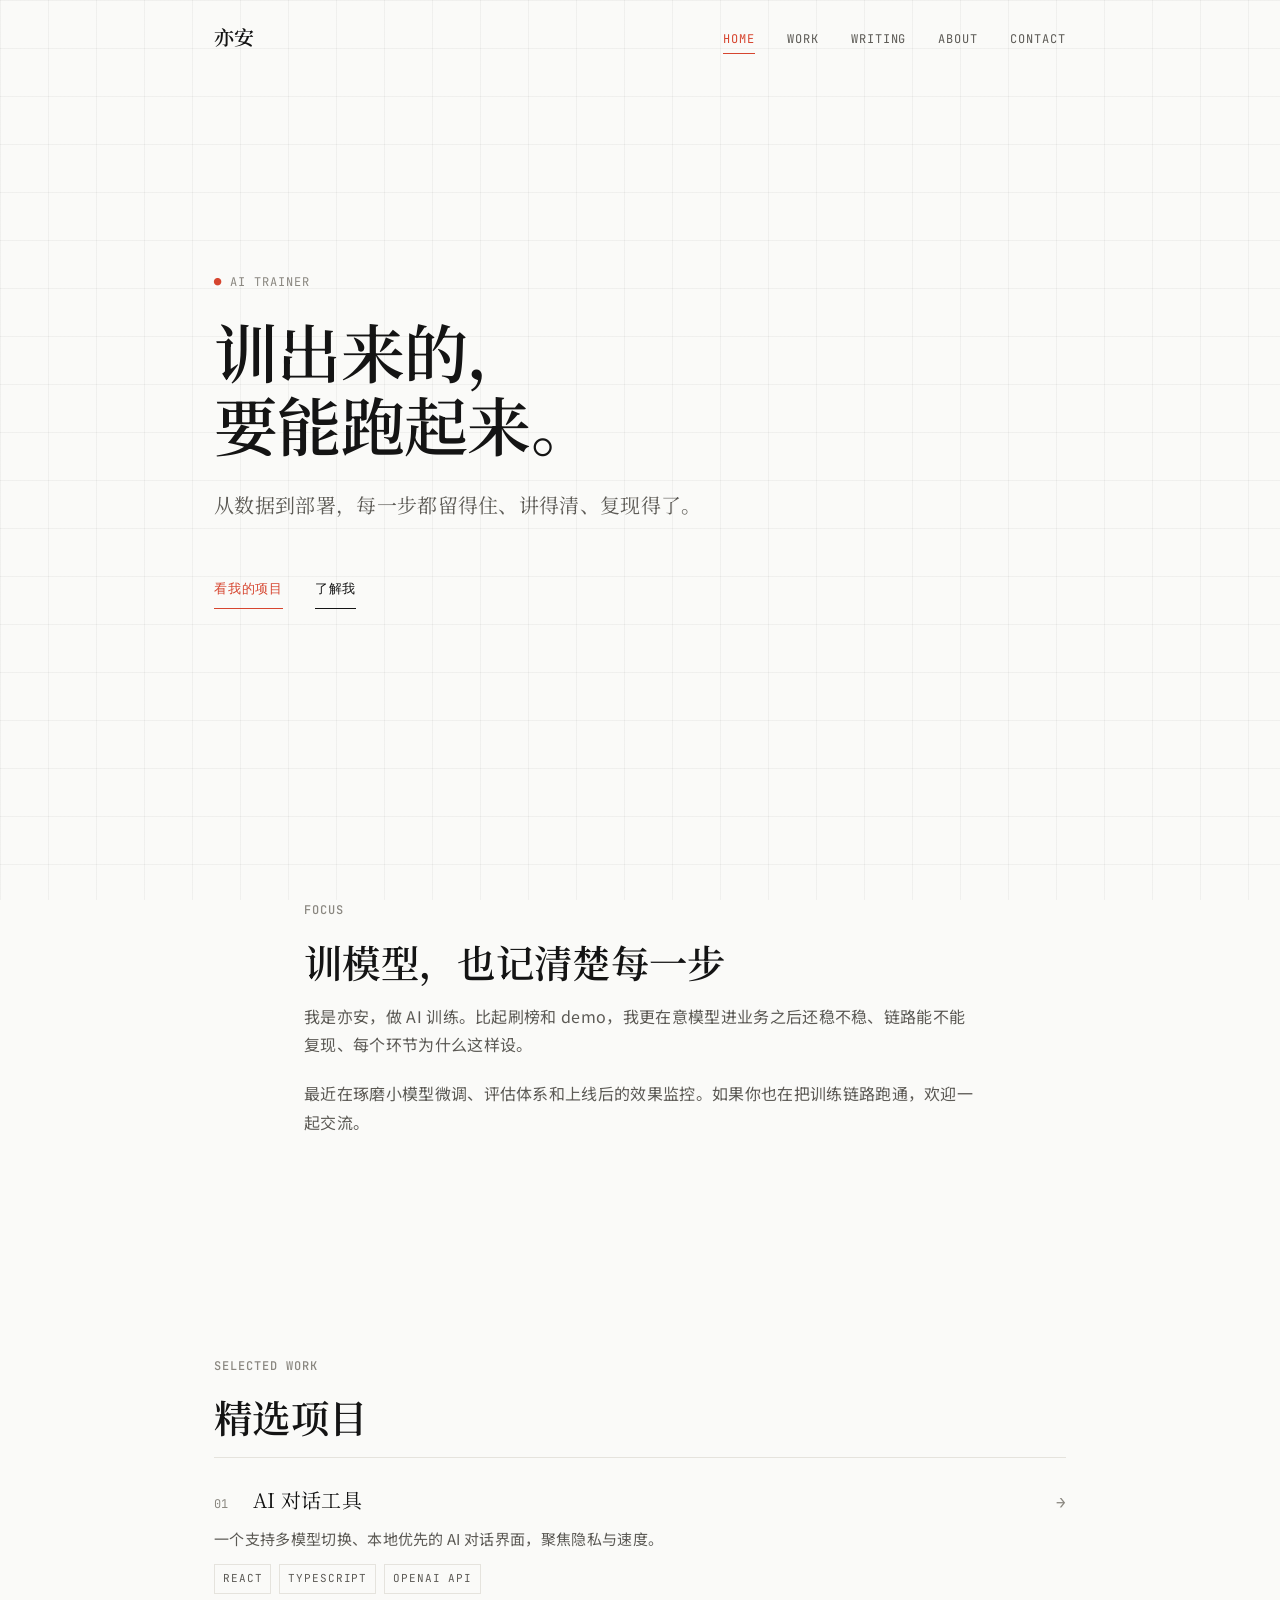
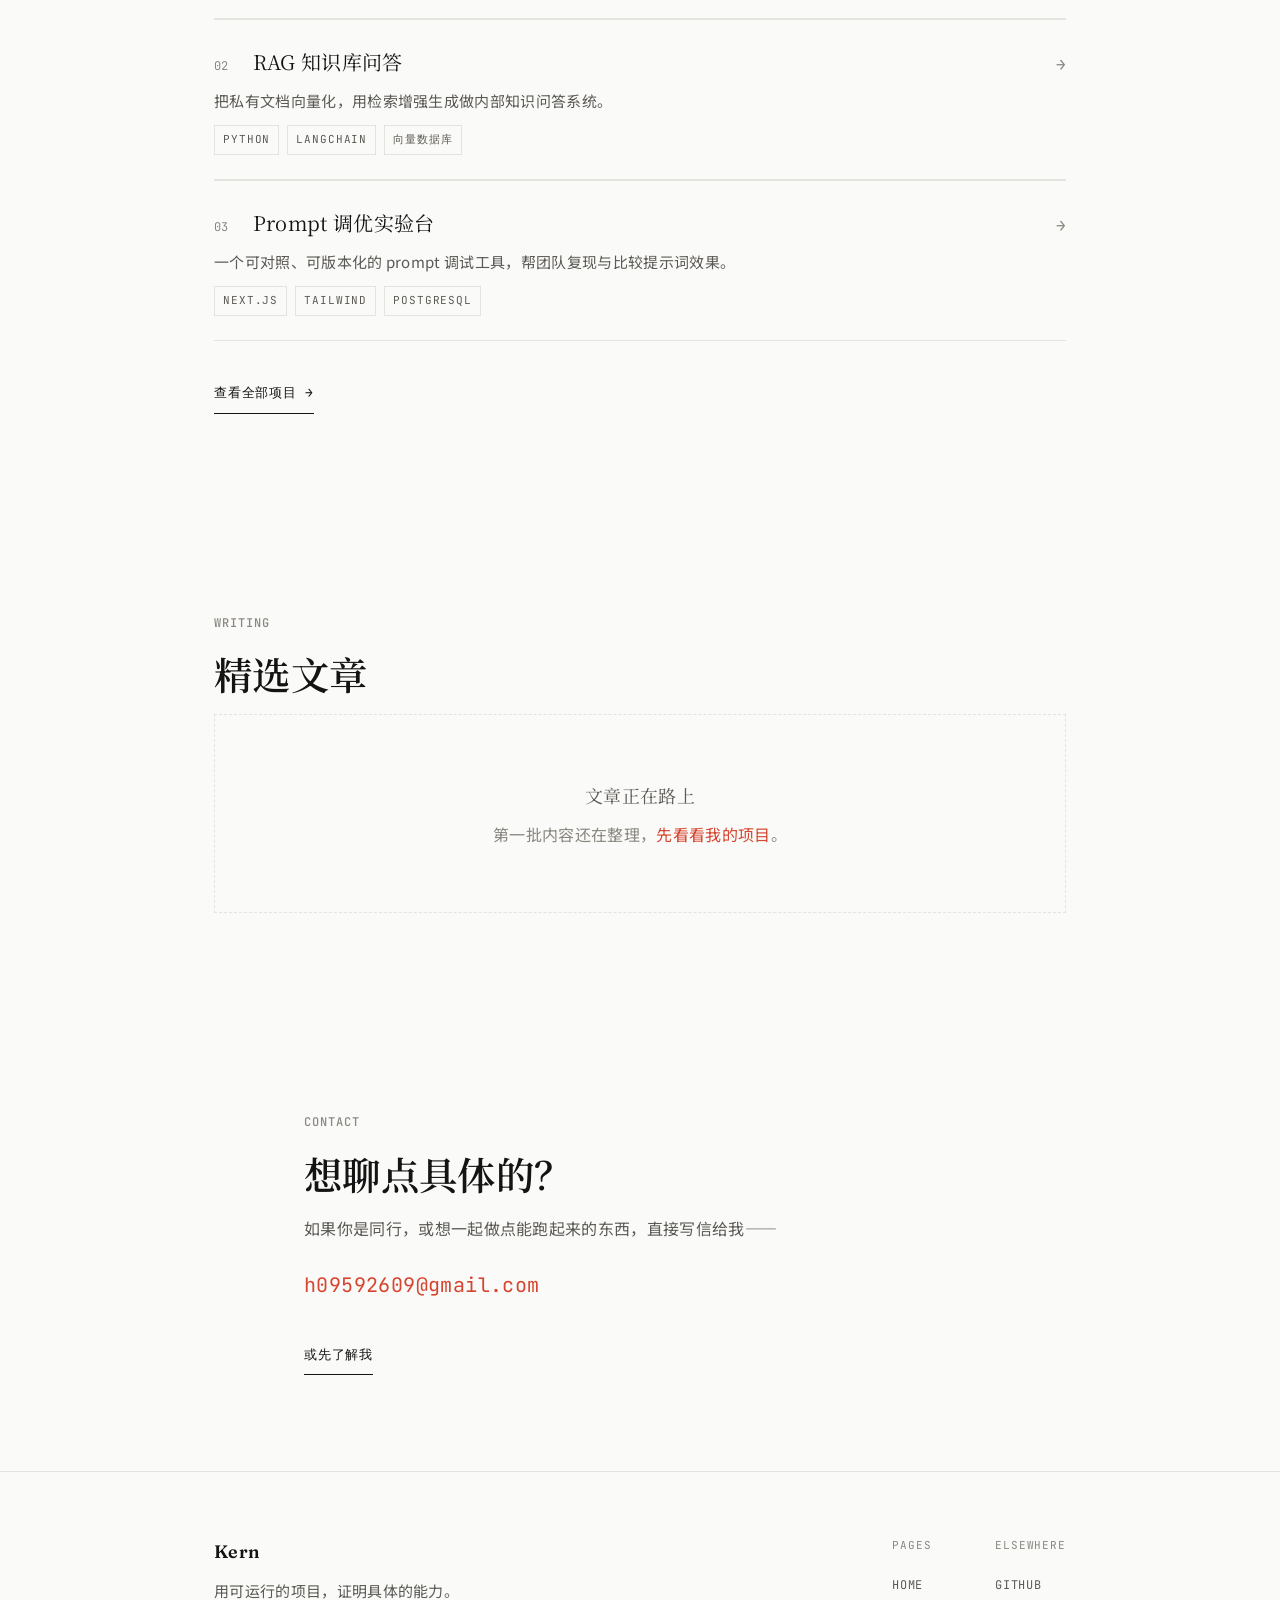
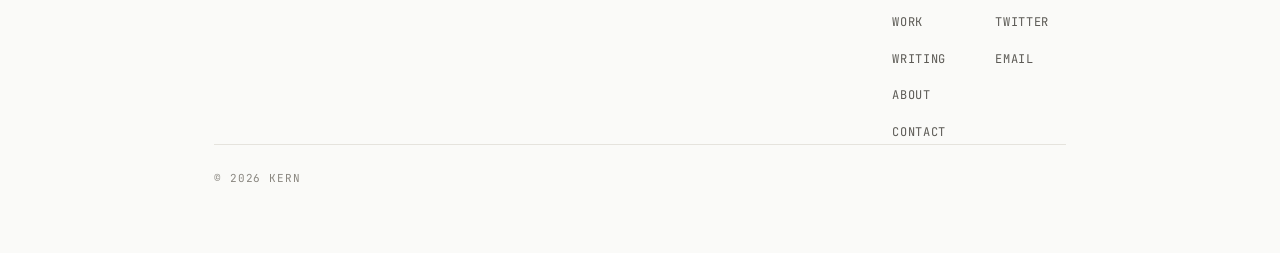
==== index.html @ 3ec89d11 "init: 个人网站首版（编辑部档案风格，纯静态 HTML/CSS/JS）" ====
<!DOCTYPE html>
<html lang="zh-CN">
<head>
  <meta charset="UTF-8">
  <meta name="viewport" content="width=device-width, initial-scale=1.0">
  <title>Kern · AI 应用开发者</title>
  <meta name="description" content="用可运行的项目与有观点的文章，证明具体的能力。">
  <link rel="stylesheet" href="assets/css/styles.css">
</head>
<body>
  <nav class="nav">
    <div class="container nav__inner">
      <a class="nav__logo" href="index.html">亦安</a>
      <button class="nav__toggle" aria-label="菜单" aria-expanded="false">MENU</button>
      <ul class="nav__links">
        <li><a class="nav__link" href="index.html" aria-current="page">Home</a></li>
        <li><a class="nav__link" href="projects.html">Work</a></li>
        <li><a class="nav__link" href="writing.html">Writing</a></li>
        <li><a class="nav__link" href="about.html">About</a></li>
        <li><a class="nav__link" href="contact.html">Contact</a></li>
      </ul>
    </div>
  </nav>

  <header class="hero">
    <div class="container">
      <span class="hero__eyebrow"><span class="dot">●</span> AI Trainer</span>
      <h1 class="hero__title">训出来的，<br>要能跑起来。</h1>
      <!-- TODO(内容): 副标题为占位，待用户提供真实项目与价值主张后替换 -->
      <p class="hero__subtitle">从数据到部署，每一步都留得住、讲得清、复现得了。</p>
      <div class="hero__actions">
        <a class="btn btn-primary" href="projects.html">看我的项目</a>
        <a class="btn btn-secondary" href="about.html">了解我</a>
      </div>
    </div>
  </header>

  <section class="section" id="intro">
    <!-- TODO(内容): 「花名」「关注方向」为占位，待用户提供真实内容后替换 -->
    <div class="container container--narrow">
      <span class="label">Focus</span>
      <h2 class="section-title">训模型，也记清楚每一步</h2>
      <div class="prose">
        <p>我是亦安，做 AI 训练。比起刷榜和 demo，我更在意模型进业务之后还稳不稳、链路能不能复现、每个环节为什么这样设。</p>
        <p>最近在琢磨小模型微调、评估体系和上线后的效果监控。如果你也在把训练链路跑通，欢迎一起交流。</p>
      </div>
    </div>
  </section>

  <section class="section" id="work">
    <div class="container">
      <span class="label">Selected Work</span>
      <h2 class="section-title">精选项目</h2>
      <ul class="entry-list" data-projects></ul>
      <div style="margin-top:var(--space-6);">
        <a class="btn btn-secondary" href="projects.html">查看全部项目 →</a>
      </div>
    </div>
  </section>

  <section class="section" id="writing">
    <div class="container">
      <span class="label">Writing</span>
      <h2 class="section-title">精选文章</h2>
      <div class="empty-state">
        <div class="empty-state__title">文章正在路上</div>
        <p>第一批内容还在整理，<a class="text-link" href="projects.html">先看看我的项目</a>。</p>
      </div>
    </div>
  </section>

  <section class="section" id="contact">
    <div class="container container--narrow">
      <span class="label">Contact</span>
      <h2 class="section-title">想聊点具体的？</h2>
      <p class="section__desc">如果你是同行，或想一起做点能跑起来的东西，直接写信给我——</p>
      <p style="margin-top:var(--space-5);">
        <a class="text-link" href="mailto:h09592609@gmail.com" style="font-family:var(--font-mono); font-size:1.25rem; letter-spacing:.02em;">h09592609@gmail.com</a>
      </p>
      <div style="margin-top:var(--space-6);">
        <a class="btn btn-secondary" href="about.html">或先了解我</a>
      </div>
    </div>
  </section>

  <footer class="footer">
    <div class="container footer__inner">
      <div class="footer__brand">
        <span class="footer__name">Kern</span>
        <p class="footer__tagline">用可运行的项目，证明具体的能力。</p>
      </div>
      <div class="footer__cols">
        <div>
          <div class="footer__col-title">Pages</div>
          <ul class="footer__links">
            <li><a href="index.html">Home</a></li>
            <li><a href="projects.html">Work</a></li>
            <li><a href="writing.html">Writing</a></li>
            <li><a href="about.html">About</a></li>
            <li><a href="contact.html">Contact</a></li>
          </ul>
        </div>
        <div>
          <div class="footer__col-title">Elsewhere</div>
          <ul class="footer__links">
            <li><a href="https://github.com/" target="_blank" rel="noopener">GitHub</a></li>
            <li><a href="https://twitter.com/" target="_blank" rel="noopener">Twitter</a></li>
            <li><a href="mailto:h09592609@gmail.com">Email</a></li>
          </ul>
        </div>
      </div>
    </div>
    <div class="container">
      <p class="footer__meta">© 2026 Kern</p>
    </div>
  </footer>

  <script src="assets/js/data.js"></script>
  <script src="assets/js/main.js"></script>
</body>
</html>
---- assets/css/styles.css ----
/* ==========================================================================
   个人站全局样式
   规范来源：DESIGN.md · Editorial Archive（编辑部档案）· L1.5
   黑白灰 + 单一朱红，衬线标题 + 无衬线正文，元数据全大写 mono
   ========================================================================== */

@import url('https://fonts.googleapis.com/css2?family=Fraunces:opsz,wght@9..144,500;9..144,600;9..144,700&family=Inter:wght@400;500;600&family=Noto+Serif+SC:wght@500;600;700&family=Noto+Sans+SC:wght@400;500;700&family=JetBrains+Mono:wght@400;500&display=swap');

/* ==========================================================================
   1. Design Tokens
   ========================================================================== */
:root {
  /* Backgrounds */
  --bg: #FAFAF8;
  --surface: #FFFFFF;
  --surface-alt: #F3F2EE;

  /* Borders */
  --border: #E5E3DD;
  --border-hover: #C9C6BE;
  --grid-line: rgba(20, 20, 20, 0.045);   /* 极淡网格线 */

  /* Text */
  --text: #141414;
  --text-secondary: #5C5A55;
  --text-tertiary: #8A8780;

  /* Accent — 单一朱红 */
  --accent: #D6452F;
  --accent-hover: #B83A26;

  /* RGB variants */
  --text-rgb: 20, 20, 20;
  --accent-rgb: 214, 69, 47;

  /* Semantic */
  --success: #2E7D4F;
  --error: #C0392B;
  --warning: #B97A1A;

  /* Typography */
  --font-display: 'Fraunces', 'Noto Serif SC', serif;
  --font-heading: 'Noto Serif SC', 'Fraunces', serif;
  --font-body: 'Noto Sans SC', 'Inter', sans-serif;
  --font-mono: 'JetBrains Mono', monospace;

  /* Spacing（8px 基准） */
  --space-1: 4px;  --space-2: 8px;  --space-3: 12px;
  --space-4: 16px; --space-5: 24px; --space-6: 32px;
  --space-7: 48px; --space-8: 64px; --space-9: 96px;
  --space-10: 128px;
  --section-pad: 96px;

  /* 容器 */
  --container-content: 720px;
  --container-list: 900px;
}

/* ==========================================================================
   2. Reset & Base
   ========================================================================== */
*, *::before, *::after {
  box-sizing: border-box;
  margin: 0;
  padding: 0;
}

html {
  scroll-behavior: smooth;
  -webkit-text-size-adjust: 100%;
}

body {
  background: var(--bg);
  color: var(--text);
  font-family: var(--font-body);
  font-size: 16px;
  line-height: 1.8;
  letter-spacing: 0.02em;
  -webkit-font-smoothing: antialiased;
  overflow-x: hidden;
  /* 编辑部档案：极淡网格线，像坐标纸/设计稿 */
  background-image:
    linear-gradient(to right, var(--grid-line) 1px, transparent 1px),
    linear-gradient(to bottom, var(--grid-line) 1px, transparent 1px);
  background-size: 48px 48px;
  background-attachment: fixed;
}

[id] { scroll-margin-top: 80px; }
img { max-width: 100%; display: block; }
a { color: inherit; }

h1, h2, h3, h4 { font-family: var(--font-heading); line-height: 1.25; font-weight: 600; }
h1 { font-family: var(--font-display); }

em { font-style: italic; }

/* ==========================================================================
   3. Layout
   ========================================================================== */
.container {
  width: 100%;
  max-width: var(--container-list);
  margin: 0 auto;
  padding-inline: 24px;
}
.container--narrow { max-width: var(--container-content); }

.section {
  padding-block: var(--section-pad);
  position: relative;
}

/* 元数据标签（编辑部档案签名） */
.label {
  display: inline-block;
  font-family: var(--font-mono);
  font-size: 12px;
  font-weight: 500;
  letter-spacing: 0.08em;
  text-transform: uppercase;
  color: var(--text-tertiary);
  margin-bottom: var(--space-4);
}
.label--accent { color: var(--accent); }

.section-title {
  font-size: clamp(1.75rem, 3vw, 2.5rem);
  margin-bottom: var(--space-4);
}
.section__desc {
  color: var(--text-secondary);
  max-width: 640px;
}

/* ==========================================================================
   4. Navigation
   ========================================================================== */
.nav {
  position: sticky; top: 0; z-index: 100;
  background: transparent;
  border-bottom: 1px solid transparent;
  transition: background-color .2s ease, border-color .2s ease;
}
.nav.scrolled {
  background: rgba(250, 250, 248, .9);
  border-bottom-color: var(--border);
}

/* 内嵌容器：与下方 900px 内容严格对齐 */
.nav__inner {
  display: flex;
  justify-content: space-between;
  align-items: center;
  padding-block: 20px;
  transition: padding-block .2s ease;
}
.nav.scrolled .nav__inner { padding-block: 14px; }

.nav__logo {
  font-family: var(--font-display);
  font-size: 1.25rem;
  font-weight: 600;
  text-decoration: none;
  color: var(--text);
}

.nav__toggle {
  display: inline-flex;
  align-items: center;
  justify-content: center;
  min-width: 44px; height: 44px;
  background: transparent;
  border: none;
  color: var(--text);
  cursor: pointer;
  font-family: var(--font-mono);
  font-size: 12px;
  letter-spacing: .08em;
  text-transform: uppercase;
}

.nav__links {
  display: flex;
  flex-direction: column;
  list-style: none;
}
.nav__link {
  position: relative;
  display: inline-block;
  font-family: var(--font-mono);
  font-size: 12px;
  letter-spacing: .08em;
  text-transform: uppercase;
  color: var(--text-secondary);
  text-decoration: none;
  padding: 4px 0;
  transition: color .2s ease;
}
.nav__link::after {
  content: '';
  position: absolute;
  left: 0; bottom: 0;
  width: 0; height: 1px;
  background: currentColor;
  transition: width .25s ease;
}
.nav__link:hover { color: var(--text); }
.nav__link:hover::after { width: 100%; }
.nav__link[aria-current="page"] { color: var(--accent); }
.nav__link[aria-current="page"]::after { width: 100%; }

@media (max-width: 767px) {
  .nav__links {
    position: fixed; inset: 0;
    flex-direction: column; align-items: center;
    justify-content: center;
    gap: var(--space-6);
    background: var(--bg);
    transform: translateY(-120%);
    transition: transform .25s ease;
  }
  .nav__links.open { transform: translateY(0); }
  .nav__link { font-size: 1.125rem; padding: 8px 0; }
}
@media (min-width: 768px) {
  .nav__toggle { display: none; }
  .nav__links { flex-direction: row; gap: var(--space-6); }
}

/* ==========================================================================
   5. Buttons（下划线式，直角）
   ========================================================================== */
.btn {
  display: inline-block;
  font-family: var(--font-mono);
  font-size: 13px;
  letter-spacing: .06em;
  text-transform: uppercase;
  text-decoration: none;
  cursor: pointer;
  border-radius: 0;
  padding: 8px 0;
  border: none;
  border-bottom: 1px solid currentColor;
  background: transparent;
  transition: color .2s ease, border-color .2s ease;
}
.btn-primary {
  color: var(--accent);
  border-bottom-color: var(--accent);
}
.btn-primary:hover { color: var(--accent-hover); border-bottom-color: var(--accent-hover); }
.btn-secondary {
  color: var(--text);
  border-bottom-color: var(--text);
}
.btn-secondary:hover { color: var(--text-secondary); border-bottom-color: var(--text-secondary); }
.btn:focus-visible { outline: 2px solid var(--accent); outline-offset: 4px; }

/* 表单提交按钮：唯一允许朱红细边框 */
.btn-submit {
  font-family: var(--font-mono);
  font-size: 13px;
  letter-spacing: .06em;
  text-transform: uppercase;
  color: var(--accent);
  background: transparent;
  border: 1px solid var(--accent);
  border-radius: 0;
  padding: 12px 24px;
  cursor: pointer;
  transition: background .2s ease, color .2s ease;
}
.btn-submit:hover { background: var(--accent); color: #fff; }
.btn-submit:focus-visible { outline: 2px solid var(--accent); outline-offset: 4px; }

/* ==========================================================================
   6. 编辑感条目（项目/文章列表，纵向，非卡片瀑布）
   ========================================================================== */
.entry-list { list-style: none; }

.entry {
  display: block;
  padding: var(--space-5) 0;
  border-bottom: 1px solid var(--border);
  text-decoration: none;
  color: inherit;
}
.entry:first-child { border-top: 1px solid var(--border); }

.entry__head {
  display: grid;
  grid-template-columns: auto 1fr auto;
  gap: var(--space-5);
  align-items: baseline;
}
.entry__index {
  font-family: var(--font-mono);
  font-size: 12px;
  color: var(--text-tertiary);
}
.entry__title {
  font-family: var(--font-heading);
  font-size: 1.25rem;
  transition: color .2s ease;
}
.entry__arrow {
  font-family: var(--font-mono);
  font-size: 1rem;
  color: var(--text-tertiary);
  transition: transform .25s ease, color .25s ease;
}
.entry__desc {
  margin-top: var(--space-2);
  color: var(--text-secondary);
  font-size: 0.9375rem;
  line-height: 1.7;
  max-width: 600px;
}
.entry__tags {
  display: flex;
  flex-wrap: wrap;
  gap: var(--space-2);
  margin-top: var(--space-3);
}
.entry:hover .entry__title { color: var(--accent); }
.entry:hover .entry__arrow { color: var(--accent); transform: translateX(4px); }
.entry:focus-visible { outline: 2px solid var(--accent); outline-offset: 4px; }

/* 带图片的条目（项目详情/作品展示） */
.entry--image {
  display: block;
  padding: var(--space-5) 0;
  border-bottom: 1px solid var(--border);
  text-decoration: none;
  color: inherit;
}
.entry--image img {
  width: 100%;
  border: 1px solid var(--border);
  transition: transform .3s ease;
}
.entry--image:hover img { transform: scale(1.02); }
.entry--image .entry__title { margin-top: var(--space-4); }
.entry--image:hover .entry__title { color: var(--accent); }

/* ==========================================================================
   7. Tags / Badges
   ========================================================================== */
.tag {
  display: inline-block;
  font-family: var(--font-mono);
  font-size: 11px;
  letter-spacing: .08em;
  text-transform: uppercase;
  color: var(--text-secondary);
  border: 1px solid var(--border);
  border-radius: 0;
  padding: 4px 8px;
  background: transparent;
  transition: color .2s ease, border-color .2s ease;
}
.tag:hover { color: var(--accent); border-color: var(--accent); }

.tag-list {
  display: flex;
  flex-wrap: wrap;
  gap: var(--space-2);
  list-style: none;
}

/* ==========================================================================
   8. 正文内链
   ========================================================================== */
.text-link {
  color: var(--accent);
  text-decoration: none;
  background-image: linear-gradient(var(--accent), var(--accent));
  background-size: 0% 1px;
  background-position: 0 100%;
  background-repeat: no-repeat;
  transition: background-size .25s ease, color .2s ease;
}
.text-link:hover { background-size: 100% 1px; }
.text-link:focus-visible { outline: 2px solid var(--accent); outline-offset: 4px; }

/* ==========================================================================
   9. Hero
   ========================================================================== */
.hero {
  position: relative;
  min-height: 80vh;
  display: flex;
  align-items: center;
  padding-block: var(--space-10);
}
.hero--short { min-height: 50vh; }

.hero__eyebrow {
  font-family: var(--font-mono);
  font-size: 12px;
  letter-spacing: .08em;
  text-transform: uppercase;
  color: var(--text-tertiary);
  margin-bottom: var(--space-5);
  display: inline-block;
}
.hero__eyebrow .dot { color: var(--accent); }

.hero__title {
  font-family: var(--font-display);
  font-size: clamp(2.5rem, 6vw, 4rem);
  line-height: 1.15;
  letter-spacing: -0.01em;
  font-weight: 600;
  margin-bottom: var(--space-5);
}
.hero__title em {
  color: var(--accent);
  font-style: italic;
}
.hero__subtitle {
  font-family: var(--font-heading);
  font-size: 1.25rem;
  line-height: 1.6;
  color: var(--text-secondary);
  max-width: 560px;
  margin-bottom: var(--space-7);
}
.hero__actions {
  display: flex;
  flex-wrap: wrap;
  gap: var(--space-6);
}

/* 唯一入场动画（L1.5） */
@keyframes rise-in {
  from { opacity: 0; transform: translateY(8px); }
  to   { opacity: 1; transform: translateY(0); }
}
.hero__title { animation: rise-in .5s ease-out both; }
.hero__subtitle { animation: rise-in .5s ease-out .1s both; }
.hero__eyebrow { animation: rise-in .5s ease-out .05s both; }

/* ==========================================================================
   10. 时间线（关于页）
   ========================================================================== */
.timeline { list-style: none; }
.timeline__item {
  position: relative;
  padding-left: var(--space-6);
  padding-bottom: var(--space-6);
  border-left: 1px solid var(--border);
  margin-left: 4px;
}
.timeline__item::before {
  content: '';
  position: absolute;
  left: -4px; top: 8px;
  width: 7px; height: 7px;
  border-radius: 50%;
  background: var(--accent);
}
.timeline__year {
  font-family: var(--font-mono);
  font-size: 12px;
  letter-spacing: .08em;
  color: var(--accent);
  text-transform: uppercase;
}
.timeline__title { font-family: var(--font-heading); font-size: 1.125rem; margin: 4px 0; }
.timeline__desc { color: var(--text-secondary); }

/* ==========================================================================
   11. 表单
   ========================================================================== */
.form { display: flex; flex-direction: column; gap: var(--space-5); }
.form__field { display: flex; flex-direction: column; gap: var(--space-2); }
.form__label {
  font-family: var(--font-mono);
  font-size: 12px;
  letter-spacing: .08em;
  text-transform: uppercase;
  color: var(--text-tertiary);
}
.form__input, .form__textarea {
  background: var(--surface);
  border: 1px solid var(--border);
  border-radius: 2px;
  padding: 12px 16px;
  font-family: var(--font-body);
  font-size: 16px;
  color: var(--text);
  transition: border-color .2s ease;
}
.form__input:focus, .form__textarea:focus {
  outline: none;
  border-color: var(--accent);
}
.form__textarea { min-height: 140px; resize: vertical; }

/* ==========================================================================
   12. 正文排版（文章）
   ========================================================================== */
.prose {
  color: var(--text-secondary);
  font-size: 16px;
  line-height: 1.8;
  letter-spacing: .02em;
}
.prose h2 {
  font-family: var(--font-heading);
  color: var(--text);
  font-size: 1.5rem;
  margin: 2em 0 .75em;
}
.prose h3 {
  font-family: var(--font-heading);
  color: var(--text);
  font-size: 1.25rem;
  margin: 1.75em 0 .5em;
}
.prose p { margin-bottom: 1.25em; }
.prose ul, .prose ol { margin-bottom: 1.25em; padding-left: 1.5em; }
.prose code {
  font-family: var(--font-mono);
  font-size: .875em;
  background: var(--surface-alt);
  padding: 2px 6px;
  border-radius: 2px;
}
.prose blockquote {
  border-left: 2px solid var(--accent);
  padding-left: var(--space-4);
  color: var(--text-secondary);
  font-style: italic;
  margin: 1.5em 0;
}

/* 代码块 */
.code-block {
  background: var(--surface);
  border: 1px solid var(--border);
  border-radius: 2px;
  padding: var(--space-5);
  font-family: var(--font-mono);
  font-size: .875rem;
  line-height: 1.6;
  overflow-x: auto;
}

/* ==========================================================================
   13. 空态
   ========================================================================== */
.empty-state {
  text-align: center;
  padding: var(--space-8) var(--space-5);
  border: 1px dashed var(--border);
  color: var(--text-tertiary);
}
.empty-state__title {
  font-family: var(--font-heading);
  font-size: 1.125rem;
  color: var(--text-secondary);
  margin-bottom: var(--space-2);
}

/* ==========================================================================
   14. Footer
   ========================================================================== */
.footer {
  border-top: 1px solid var(--border);
  padding-block: var(--space-8);
  color: var(--text-tertiary);
}
.footer__inner {
  display: flex;
  flex-direction: column;
  gap: var(--space-7);
}
.footer__brand {
  display: flex;
  flex-direction: column;
  gap: var(--space-2);
}
.footer__name {
  font-family: var(--font-display);
  font-size: 1.125rem;
  font-weight: 600;
  color: var(--text);
}
.footer__tagline {
  color: var(--text-secondary);
  font-size: 0.9375rem;
}
.footer__cols {
  display: grid;
  grid-template-columns: 1fr 1fr;
  gap: var(--space-6);
}
.footer__col-title {
  font-family: var(--font-mono);
  font-size: 11px;
  letter-spacing: .08em;
  text-transform: uppercase;
  color: var(--text-tertiary);
  margin-bottom: var(--space-3);
}
.footer__links {
  display: flex;
  flex-direction: column;
  gap: var(--space-2);
  list-style: none;
}
.footer__links a {
  font-family: var(--font-mono);
  font-size: 12px;
  letter-spacing: .06em;
  text-transform: uppercase;
  color: var(--text-secondary);
  text-decoration: none;
  transition: color .2s ease;
}
.footer__links a:hover { color: var(--accent); }
.footer__meta {
  font-family: var(--font-mono);
  font-size: 11px;
  letter-spacing: .08em;
  text-transform: uppercase;
  padding-top: var(--space-5);
  border-top: 1px solid var(--border);
}

@media (min-width: 768px) {
  .footer__inner {
    flex-direction: row;
    justify-content: space-between;
    align-items: flex-start;
  }
  .footer__brand { max-width: 320px; }
  .footer__cols { grid-template-columns: 1fr 1fr; }
}

/* ==========================================================================
   15. 响应式
   ========================================================================== */
@media (max-width: 768px) {
  :root { --section-pad: 64px; }
  .container { padding-inline: 24px; }
  .hero { min-height: 70vh; padding-block: var(--space-8); }
  .hero__subtitle { font-size: 1.125rem; }
  .entry { padding: var(--space-4) 0; }
  .entry__index { display: none; }
  /* iOS Safari 不支持 background-attachment: fixed，退回 scroll */
  body { background-attachment: scroll; }
}

/* ==========================================================================
   16. 暗黑模式
   ========================================================================== */
@media (prefers-color-scheme: dark) {
  :root {
    --bg: #0E0E10;
    --surface: #17171A;
    --surface-alt: #1D1D21;
    --border: #2A2A2F;
    --border-hover: #3A3A40;
    --text: #F5F5F0;
    --text-secondary: #A8A6A0;
    --text-tertiary: #6E6C66;
    --accent: #E85B44;
    --accent-hover: #F0735E;
    --grid-line: rgba(245, 245, 240, 0.05);
  }
  .nav.scrolled { background: rgba(14, 14, 16, .9); }
}

/* ==========================================================================
   17. Reduced Motion
   ========================================================================== */
@media (prefers-reduced-motion: reduce) {
  *, *::before, *::after {
    animation-duration: .01ms !important;
    animation-iteration-count: 1 !important;
    transition-duration: .01ms !important;
    scroll-behavior: auto !important;
  }
  .hero__title, .hero__subtitle, .hero__eyebrow { animation: none; opacity: 1; transform: none; }
}
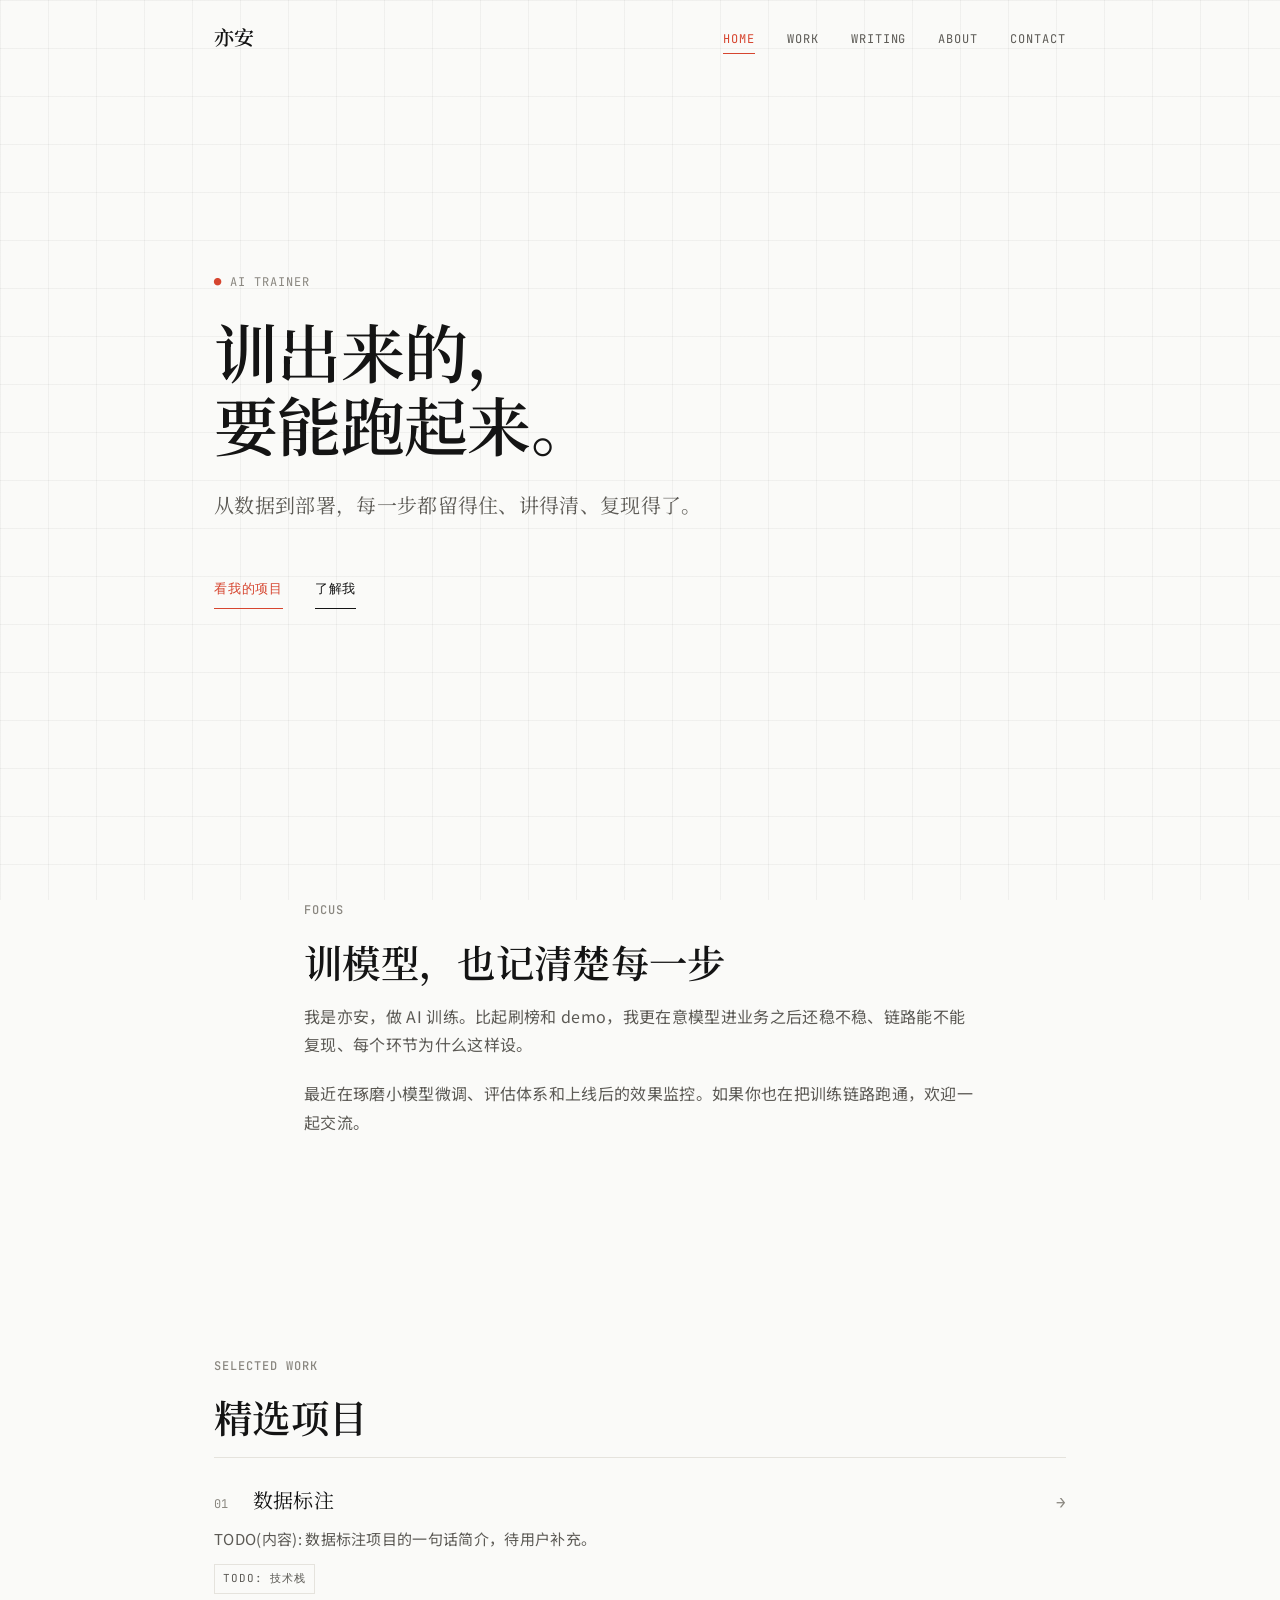
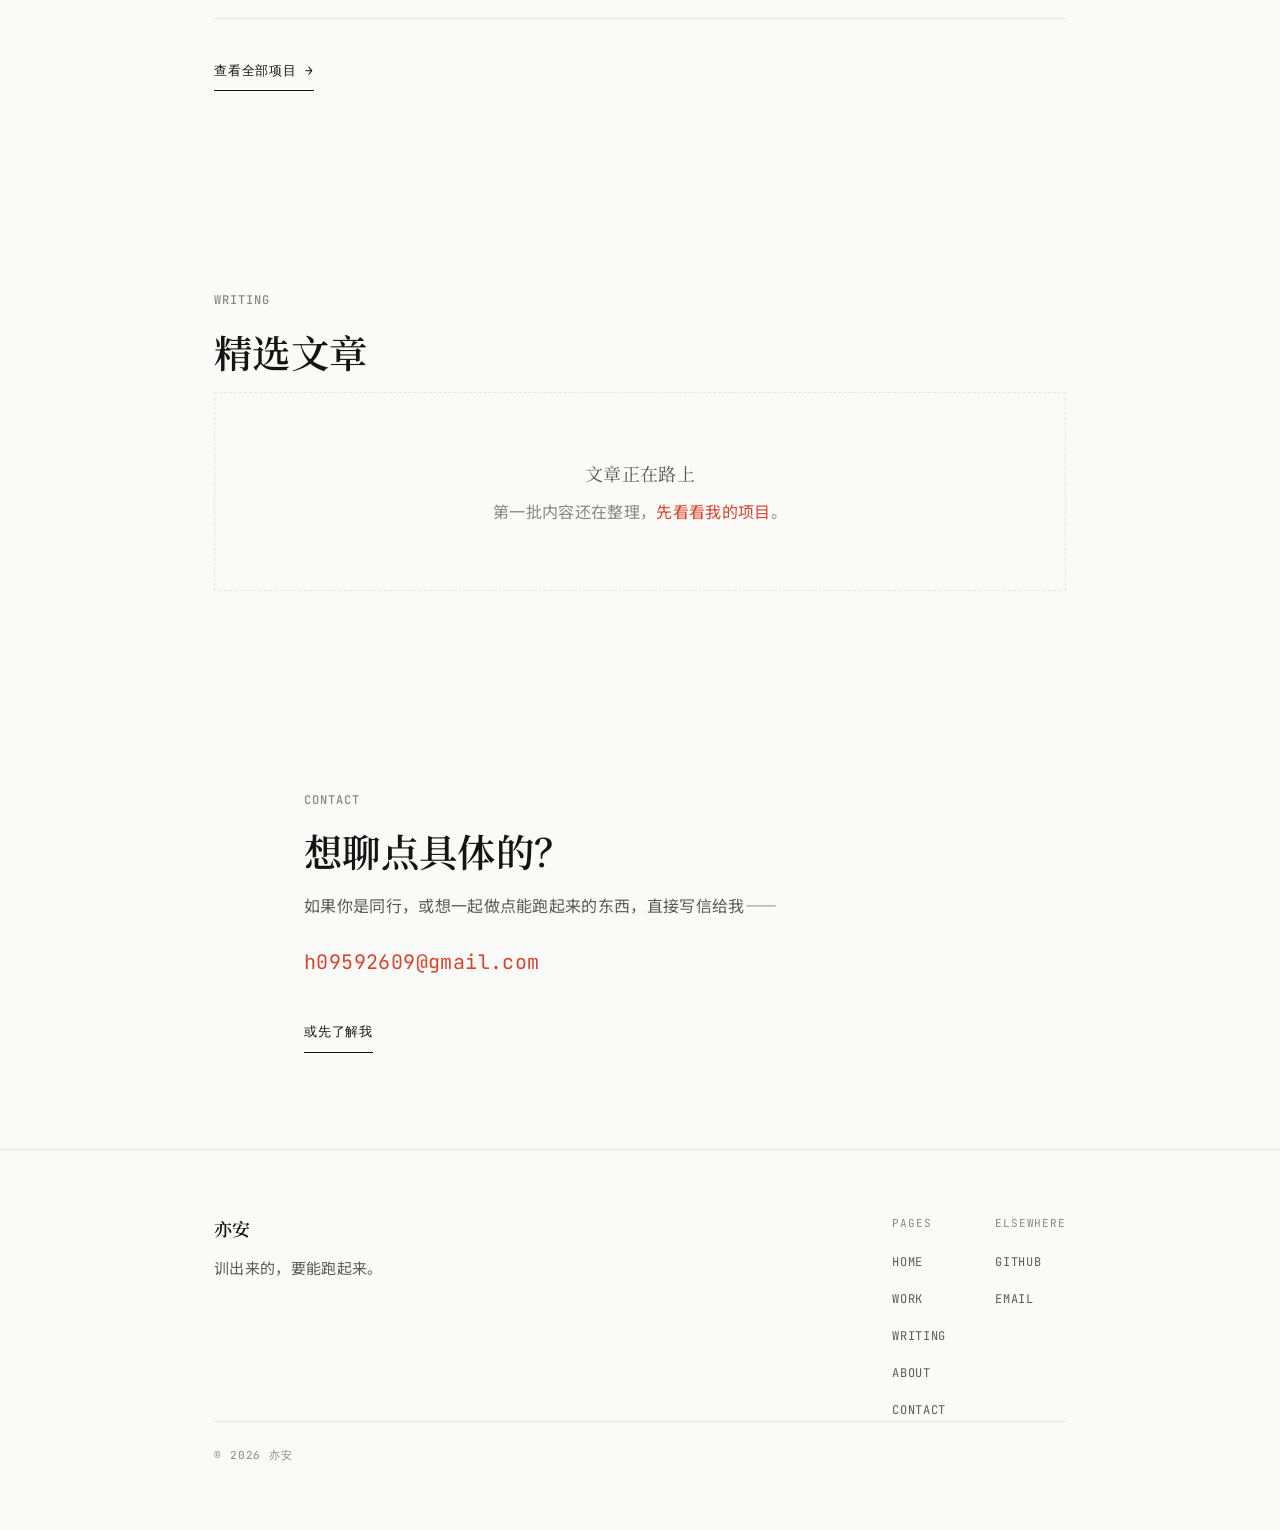
==== commit f95e2e60: "feat: 替换占位内容为真实信息（亦安 / AI Trainer / 数据标注项目）" ====
--- a/index.html
+++ b/index.html
@@ -3,7 +3,7 @@
 <head>
   <meta charset="UTF-8">
   <meta name="viewport" content="width=device-width, initial-scale=1.0">
-  <title>Kern · AI 应用开发者</title>
+  <title>亦安 · AI Trainer</title>
   <meta name="description" content="用可运行的项目与有观点的文章，证明具体的能力。">
   <link rel="stylesheet" href="assets/css/styles.css">
 </head>
@@ -86,8 +86,8 @@
   <footer class="footer">
     <div class="container footer__inner">
       <div class="footer__brand">
-        <span class="footer__name">Kern</span>
-        <p class="footer__tagline">用可运行的项目，证明具体的能力。</p>
+        <span class="footer__name">亦安</span>
+        <p class="footer__tagline">训出来的，要能跑起来。</p>
       </div>
       <div class="footer__cols">
         <div>
@@ -103,15 +103,14 @@
         <div>
           <div class="footer__col-title">Elsewhere</div>
           <ul class="footer__links">
-            <li><a href="https://github.com/" target="_blank" rel="noopener">GitHub</a></li>
-            <li><a href="https://twitter.com/" target="_blank" rel="noopener">Twitter</a></li>
+            <li><a href="https://github.com/dashboard" target="_blank" rel="noopener">GitHub</a></li>
             <li><a href="mailto:h09592609@gmail.com">Email</a></li>
           </ul>
         </div>
       </div>
     </div>
     <div class="container">
-      <p class="footer__meta">© 2026 Kern</p>
+      <p class="footer__meta">© 2026 亦安</p>
     </div>
   </footer>
 
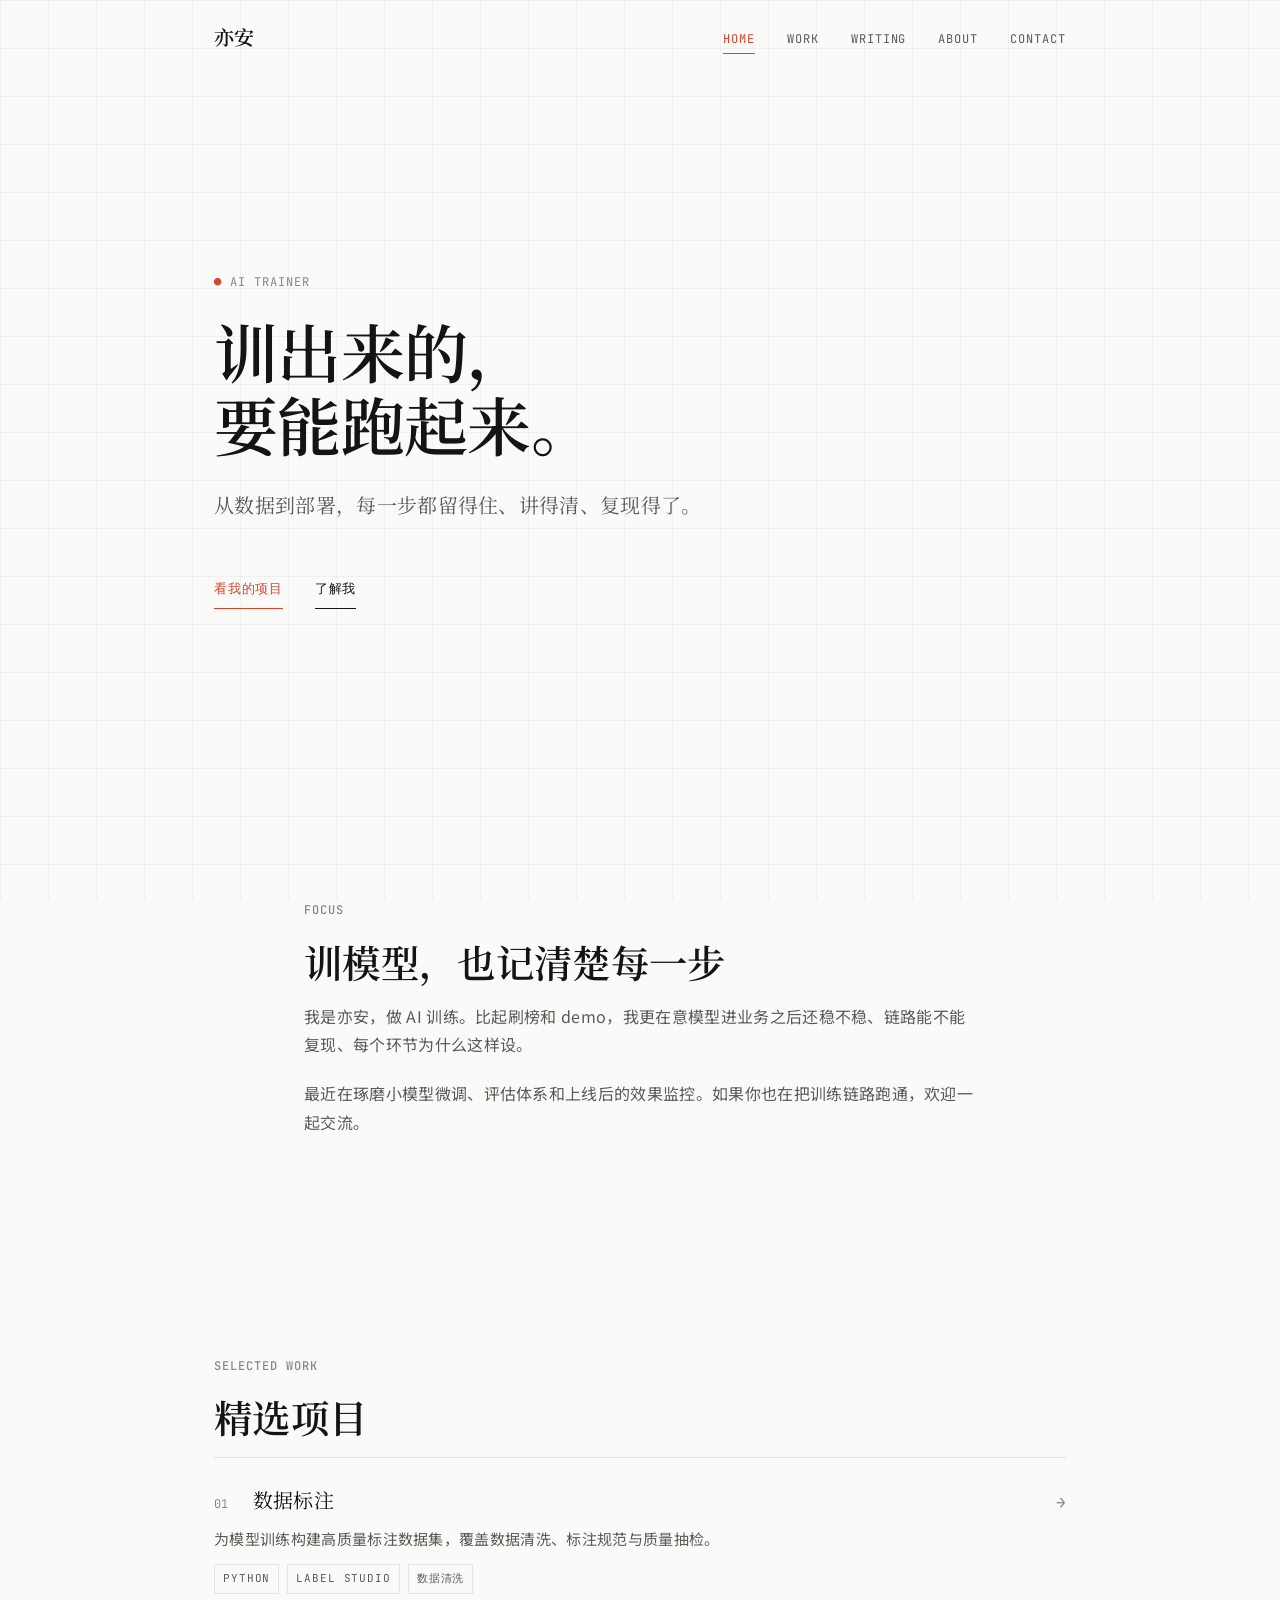
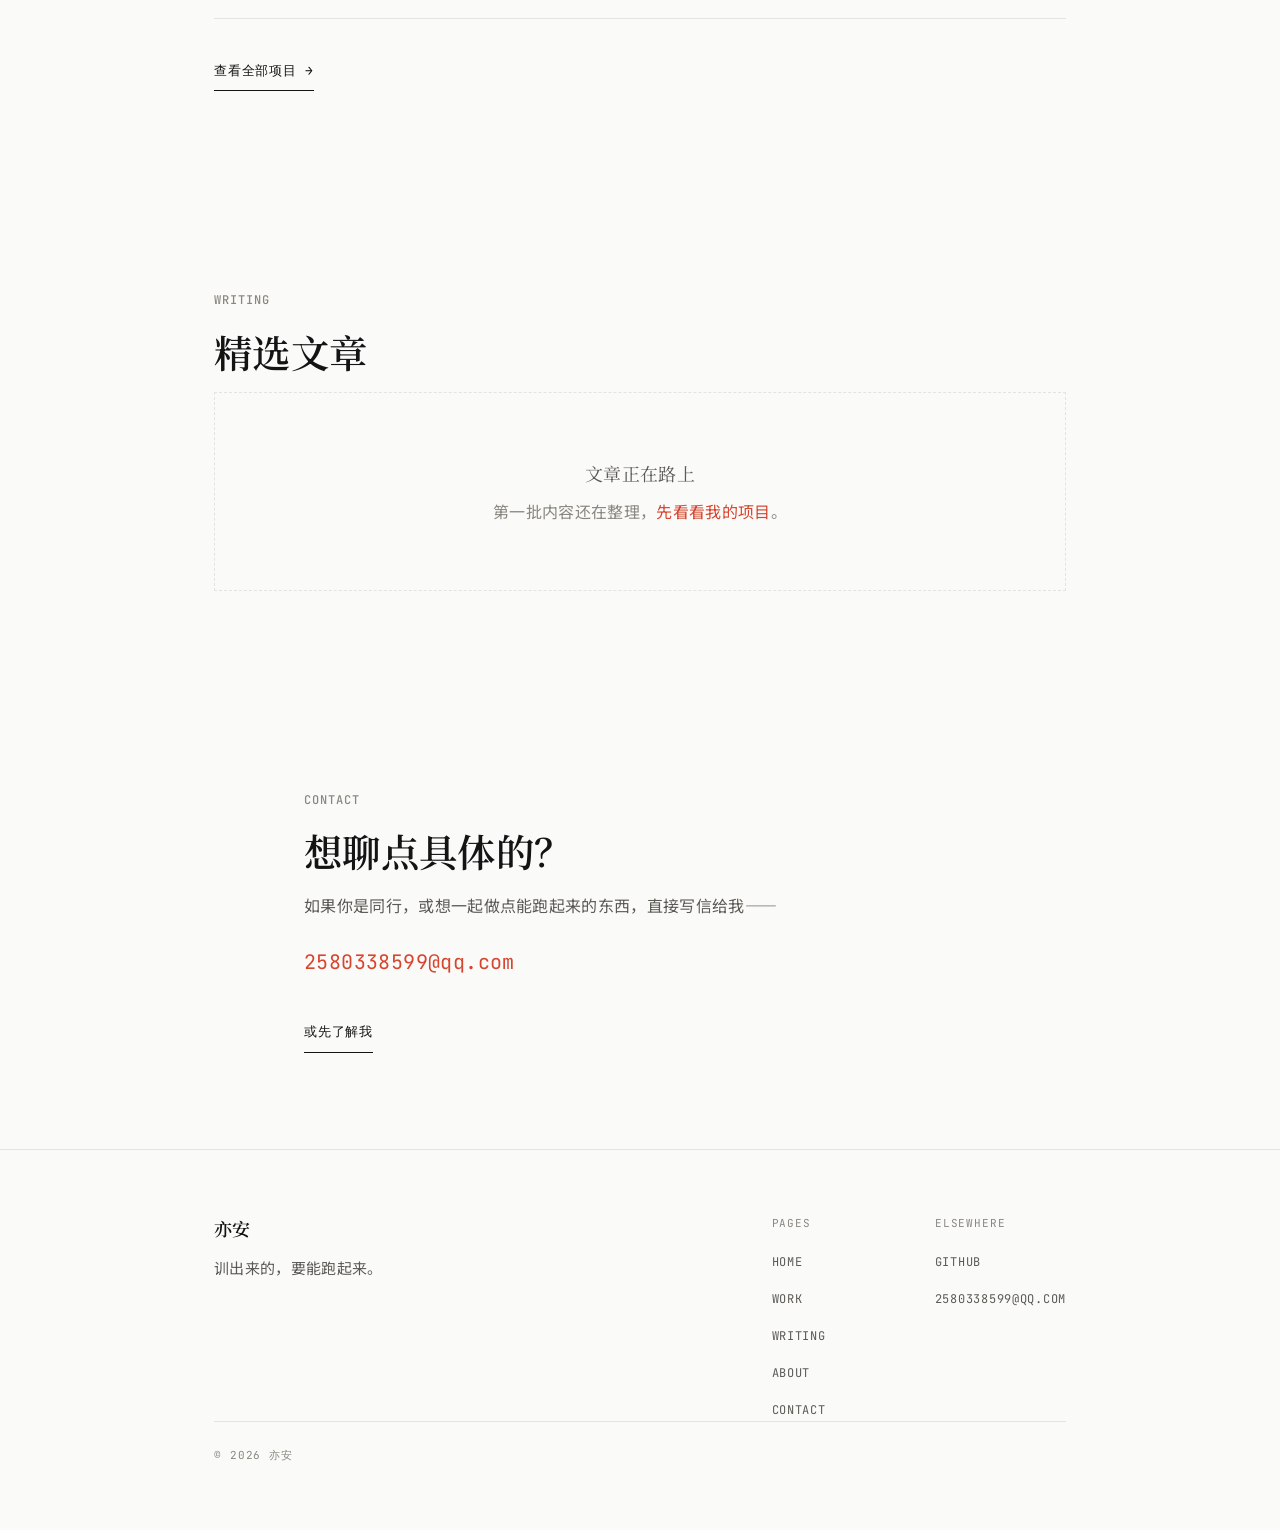
==== commit cc7f8417: "feat: fill project content, update github link and email" ====
--- a/index.html
+++ b/index.html
@@ -75,7 +75,7 @@
       <h2 class="section-title">想聊点具体的？</h2>
       <p class="section__desc">如果你是同行，或想一起做点能跑起来的东西，直接写信给我——</p>
       <p style="margin-top:var(--space-5);">
-        <a class="text-link" href="mailto:h09592609@gmail.com" style="font-family:var(--font-mono); font-size:1.25rem; letter-spacing:.02em;">h09592609@gmail.com</a>
+        <a class="text-link" href="mailto:2580338599@qq.com" style="font-family:var(--font-mono); font-size:1.25rem; letter-spacing:.02em;">2580338599@qq.com</a>
       </p>
       <div style="margin-top:var(--space-6);">
         <a class="btn btn-secondary" href="about.html">或先了解我</a>
@@ -103,8 +103,8 @@
         <div>
           <div class="footer__col-title">Elsewhere</div>
           <ul class="footer__links">
-            <li><a href="https://github.com/dashboard" target="_blank" rel="noopener">GitHub</a></li>
-            <li><a href="mailto:h09592609@gmail.com">Email</a></li>
+            <li><a href="https://github.com/2580338599-rgb" target="_blank" rel="noopener">GitHub</a></li>
+            <li><a href="mailto:2580338599@qq.com">2580338599@qq.com</a></li>
           </ul>
         </div>
       </div>
